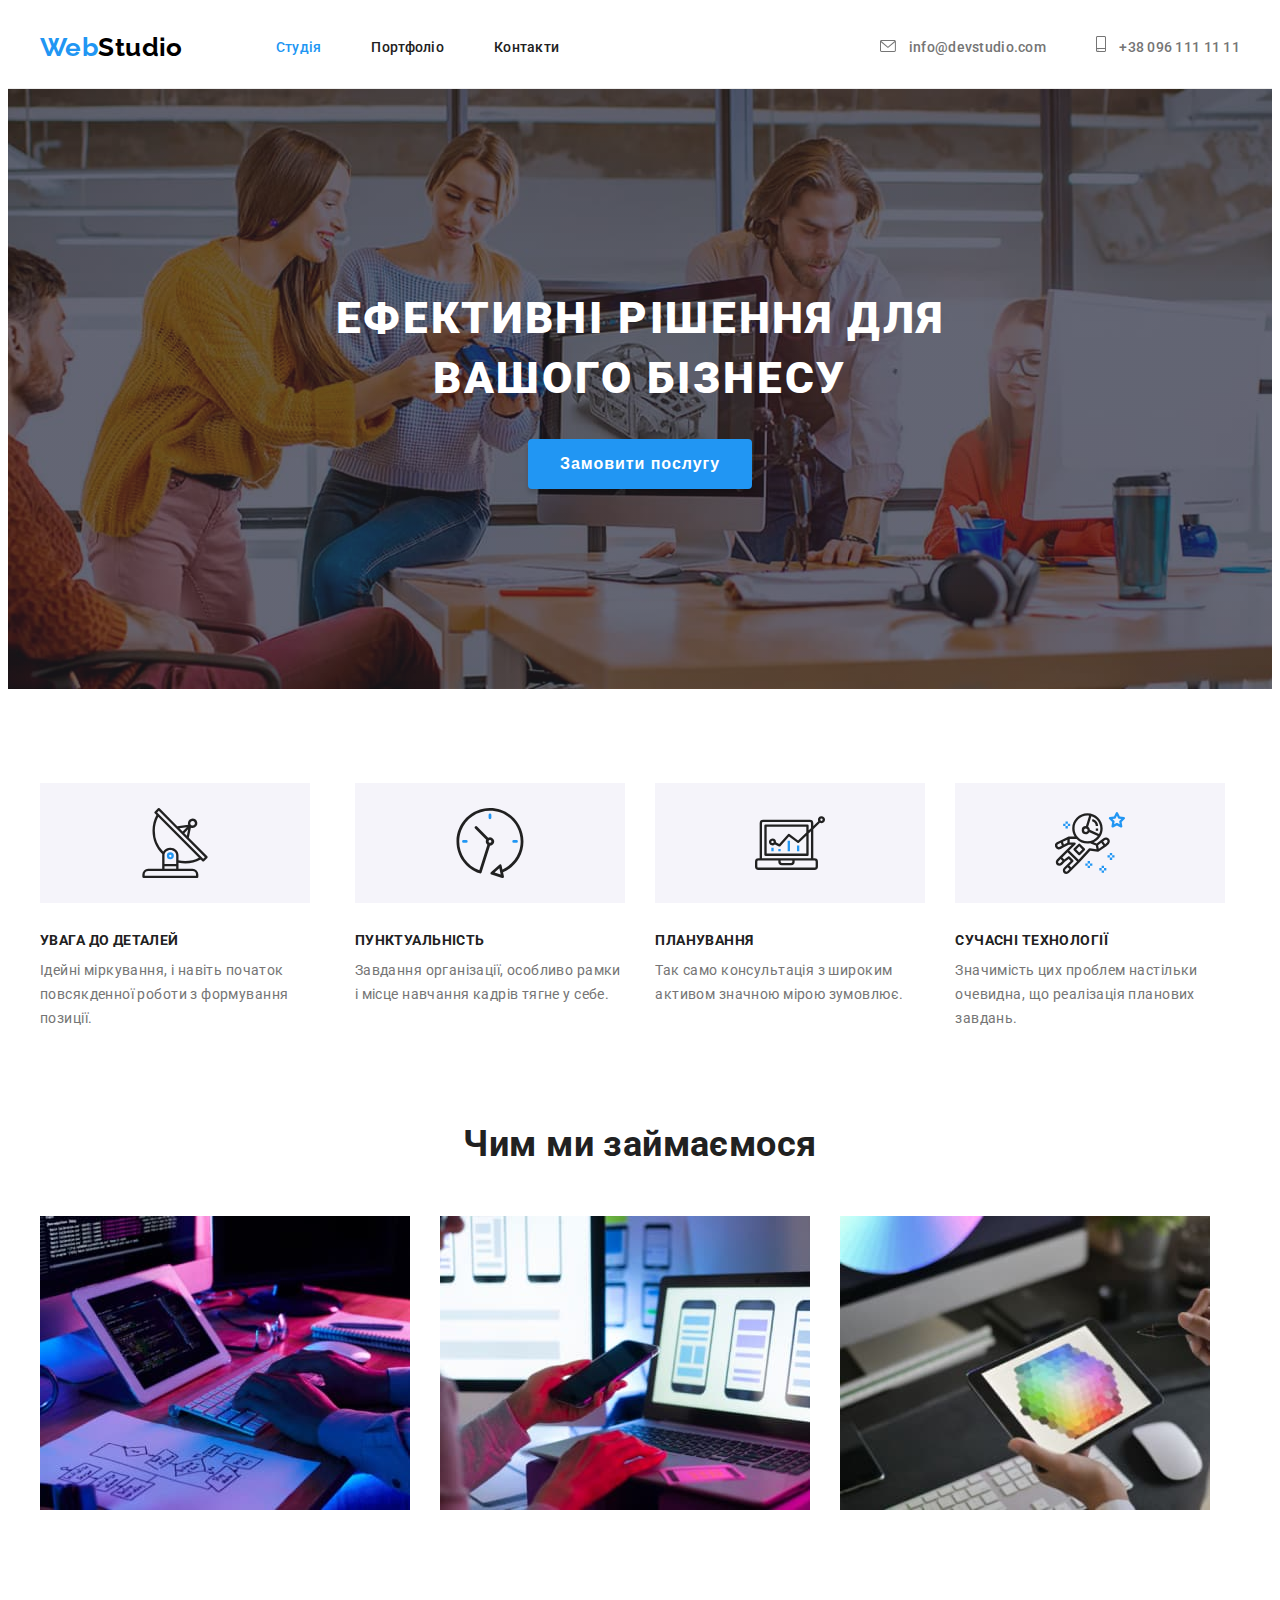
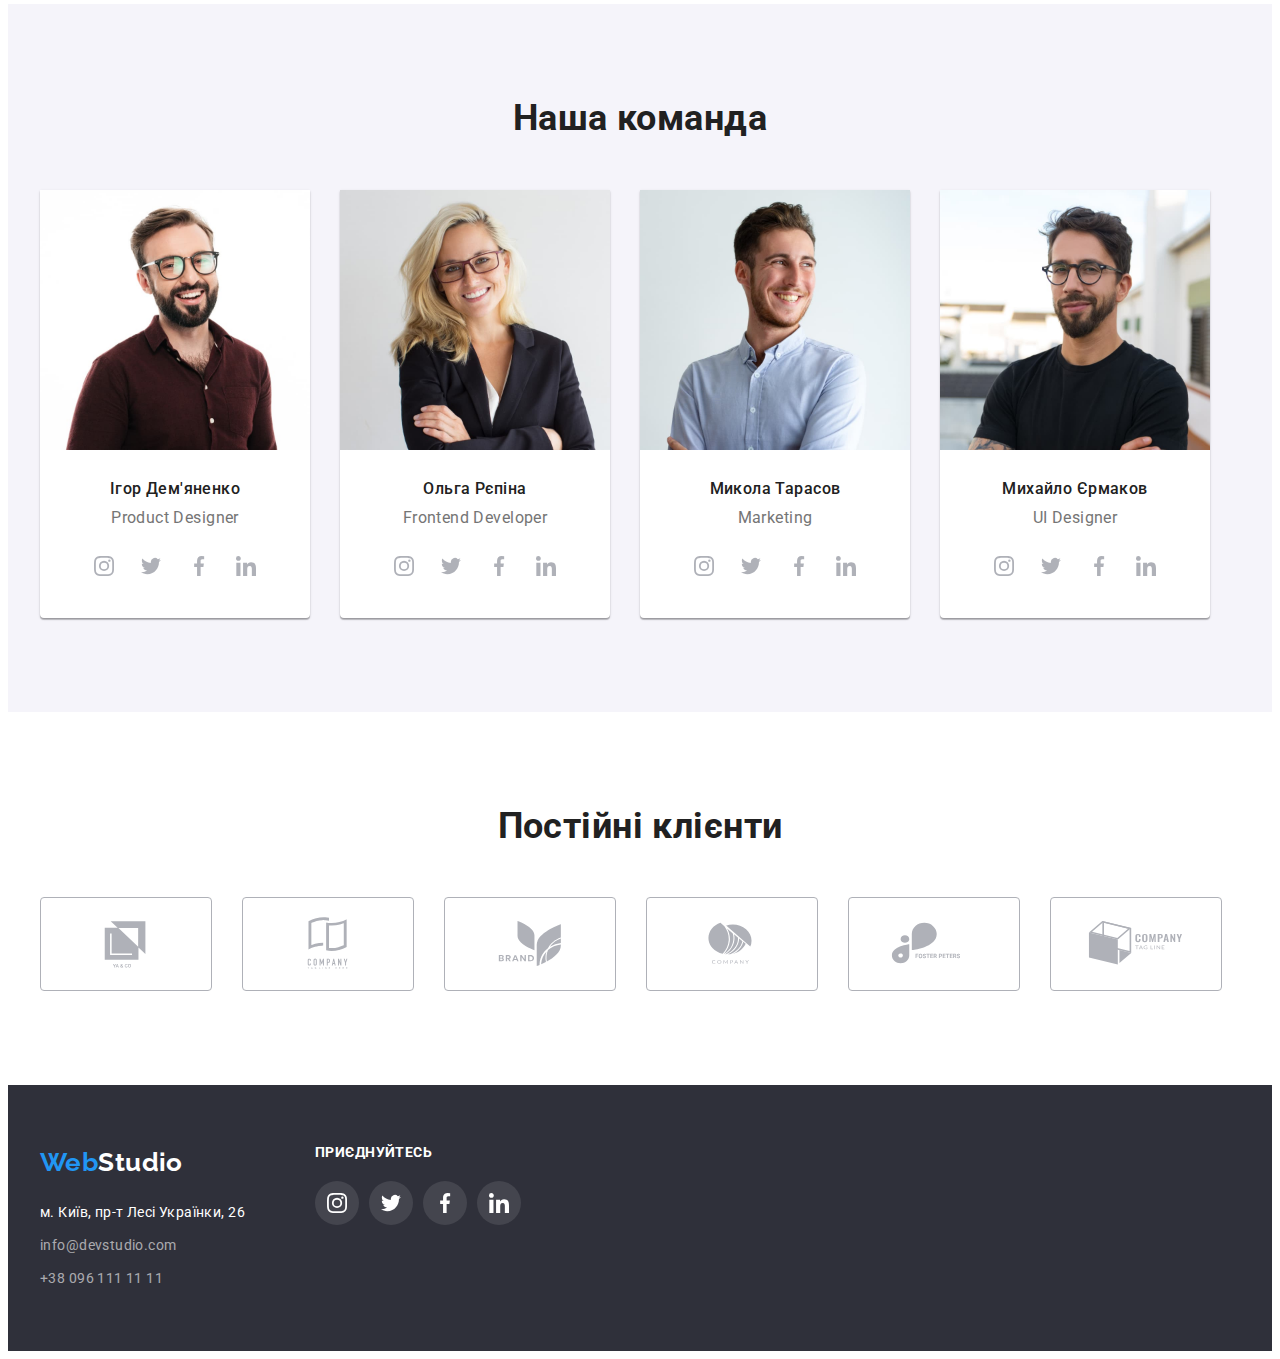
==== index.html @ e7686664 "Создал репозиторий" ====
<!DOCTYPE html>
<html lang="uk">
  <head>
    <meta charset="UTF-8" />
    <meta http-equiv="X-UA-Compatible" content="IE=edge" />
    <meta name="viewport" content="width=device-width, initial-scale=1.0" />
    <title>Студія</title>
    <link
      rel="stylesheet"
      href="https://cdnjs.cloudflare.com/ajax/libs/modern-normalize/1.1.0/modern-normalize.min.css"
      integrity="sha512-wpPYUAdjBVSE4KJnH1VR1HeZfpl1ub8YT/NKx4PuQ5NmX2tKuGu6U/JRp5y+Y8XG2tV+wKQpNHVUX03MfMFn9Q=="
      crossorigin="anonymous"
      referrerpolicy="no-referrer"
    />
    <link rel="stylesheet" href="./css/styles.css" />
    <link rel="preconnect" href="https://fonts.googleapis.com" />
    <link rel="preconnect" href="https://fonts.gstatic.com" crossorigin />
    <link
      href="https://fonts.googleapis.com/css2?family=Raleway:wght@700&family=Roboto:wght@400;500;700;900&display=swap"
      rel="stylesheet"
    />
  </head>
  <body>
    <header class="header">
      <div class="container main-nav">
        <nav class="site-nav">
          <a href="./index.html" lang="en" class="logo"><span class="logo-item">Web</span>Studio</a>
          <ul class="list link-nav">
            <li class="nav-item"><a href="./index.html" class="nav-link current">Студія</a></li>
            <li class="nav-item"><a href="./portfolio.html" class="nav-link">Портфоліо</a></li>
            <li class="nav-item"><a href="" class="nav-link">Контакти</a></li>
          </ul>
        </nav>
        <ul class="list contacts-nav">
          <li class="nav-item">
            <a href="mailto:info@devstudio.com" class="contact-link">
              <svg class="header-icon" width="16px" height="12px">
                <use href="./images/svg-icons/icons.svg#icon-mail"></use>
              </svg>
              info@devstudio.com</a
            >
          </li>
          <li class="nav-item">
            <a href="tel:+380961111111" class="contact-link">
              <svg class="header-icon" width="10px" height="16px">
                <use href="./images/svg-icons/icons.svg#icon-smartphone"></use>
              </svg>
              +38 096 111 11 11</a
            >
          </li>
        </ul>
      </div>
    </header>
    <main>
      <section class="hero section">
        <div class="container">
          <h1 class="hero-title">Ефективні рішення для вашого бізнесу</h1>
          <button type="button" class="hero-button">Замовити послугу</button>
        </div>
      </section>
      <section class="features section">
        <div class="container">
          <h2 hidden>Наші переваги</h2>
          <ul class="list features-list">
            <li class="features-item">
              <div class="features-background">
                <svg class="features-icon" width="70" height="70">
                  <use href="./images/svg-icons/icons.svg#icon-antenna-1"></use>
                </svg>
              </div>

              <h3 class="features-title">УВАГА ДО ДЕТАЛЕЙ</h3>
              <p class="features-text">
                Ідейні міркування, і навіть початок повсякденної роботи з формування позиції.
              </p>
            </li>
            <li class="features-item">
              <div class="features-background">
                <svg class="features-icon" width="70" height="70">
                  <use href="./images/svg-icons/icons.svg#icon-clock-1"></use>
                </svg>
              </div>
              <h3 class="features-title">ПУНКТУАЛЬНІСТЬ</h3>
              <p class="features-text">
                Завдання організації, особливо рамки і місце навчання кадрів тягне у себе.
              </p>
            </li>
            <li class="features-item">
              <div class="features-background">
                <svg class="features-icon" width="70" height="70">
                  <use href="./images/svg-icons/icons.svg#icon-diagram-1"></use>
                </svg>
              </div>
              <h3 class="features-title">ПЛАНУВАННЯ</h3>
              <p class="features-text">
                Так само консультація з широким активом значною мірою зумовлює.
              </p>
            </li>
            <li class="features-item">
              <div class="features-background">
                <svg class="features-icon" width="70" height="70">
                  <use href="./images/svg-icons/icons.svg#icon-astronaut-1"></use>
                </svg>
              </div>
              <h3 class="features-title">СУЧАСНІ ТЕХНОЛОГІЇ</h3>
              <p class="features-text">
                Значимість цих проблем настільки очевидна, що реалізація планових завдань.
              </p>
            </li>
          </ul>
        </div>
      </section>
      <section class="examples section">
        <div class="container">
          <h2 class="section-title">Чим ми займаємося</h2>
          <ul class="list examples-list">
            <li class="examples-item">
              <img
                class="examples-image"
                src="./images/box-1.jpg"
                alt="Розробляємо"
                width="370"
                height="294"
              />
            </li>
            <li class="examples-item">
              <img
                class="examples-image"
                src="./images/box-2.jpg"
                alt="Розробляємо"
                width="370"
                height="294"
              />
            </li>
            <li class="examples-item">
              <img
                class="examples-image"
                src="./images/box-3.jpg"
                alt="Розробляємо"
                width="370"
                height="294"
              />
            </li>
          </ul>
        </div>
      </section>

      <section class="team section">
        <div class="container">
          <h2 class="section-title">Наша команда</h2>
          <ul class="list team-list">
            <li class="team-item">
              <img
                src="./images/people/ihor.jpg"
                alt="Ігор Дем'яненко"
                width="270"
                height="260"
                class="team-image"
              />
              <div class="team-container">
                <h3 class="team-title">Ігор Дем'яненко</h3>
                <p lang="en" class="team-text">Product Designer</p>
                <ul class="team-links list">
                  <li class="team-link">
                    <a class="team-contact" href=""
                      ><svg class="team-icon" width="20" height="20">
                        <use href="./images/svg-icons/icons.svg#icon-instagram-2"></use></svg
                    ></a>
                  </li>
                  <li class="team-link">
                    <a class="team-contact" href=""
                      ><svg class="team-icon" width="20" height="20">
                        <use href="./images/svg-icons/icons.svg#icon-twitter-1"></use></svg
                    ></a>
                  </li>
                  <li class="team-link">
                    <a class="team-contact" href=""
                      ><svg class="team-icon" width="20" height="20">
                        <use href="./images/svg-icons/icons.svg#icon-facebook-1"></use></svg
                    ></a>
                  </li>
                  <li class="team-link">
                    <a class="team-contact" href=""
                      ><svg class="team-icon" width="20" height="20">
                        <use href="./images/svg-icons/icons.svg#icon-linkedin-1"></use></svg
                    ></a>
                  </li>
                </ul>
              </div>
            </li>
            <li class="team-item">
              <img
                src="./images/people/olha.jpg"
                alt="Ольга Рєпіна"
                width="270"
                height="260"
                class="team-image"
              />
              <div class="team-container">
                <h3 class="team-title">Ольга Рєпіна</h3>
                <p lang="en" class="team-text">Frontend Developer</p>
                <ul class="team-links list">
                  <li class="team-link">
                    <a class="team-contact" href=""
                      ><svg class="team-icon" width="20" height="20">
                        <use href="./images/svg-icons/icons.svg#icon-instagram-2"></use></svg
                    ></a>
                  </li>
                  <li class="team-link">
                    <a class="team-contact" href=""
                      ><svg class="team-icon" width="20" height="20">
                        <use href="./images/svg-icons/icons.svg#icon-twitter-1"></use></svg
                    ></a>
                  </li>
                  <li class="team-link">
                    <a class="team-contact" href=""
                      ><svg class="team-icon" width="20" height="20">
                        <use href="./images/svg-icons/icons.svg#icon-facebook-1"></use></svg
                    ></a>
                  </li>
                  <li class="team-link">
                    <a class="team-contact" href=""
                      ><svg class="team-icon" width="20" height="20">
                        <use href="./images/svg-icons/icons.svg#icon-linkedin-1"></use></svg
                    ></a>
                  </li>
                </ul>
              </div>
            </li>
            <li class="team-item">
              <img
                src="./images/people/mykola.jpg"
                alt="Микола Тарасов"
                width="270"
                height="260"
                class="team-image"
              />
              <div class="team-container">
                <h3 class="team-title">Микола Тарасов</h3>
                <p lang="en" class="team-text">Marketing</p>
                <ul class="team-links list">
                  <li class="team-link">
                    <a class="team-contact" href=""
                      ><svg class="team-icon" width="20" height="20">
                        <use href="./images/svg-icons/icons.svg#icon-instagram-2"></use>
                      </svg>
                    </a>
                  </li>
                  <li class="team-link">
                    <a class="team-contact" href="">
                      <svg class="team-icon" width="20" height="20">
                        <use href="./images/svg-icons/icons.svg#icon-twitter-1"></use>
                      </svg>
                    </a>
                  </li>
                  <li class="team-link">
                    <a class="team-contact" href="">
                      <svg class="team-icon" width="20" height="20">
                        <use href="./images/svg-icons/icons.svg#icon-facebook-1"></use>
                      </svg>
                    </a>
                  </li>
                  <li class="team-link">
                    <a class="team-contact" href="">
                      <svg class="team-icon" width="20" height="20">
                        <use href="./images/svg-icons/icons.svg#icon-linkedin-1"></use></svg
                    ></a>
                  </li>
                </ul>
              </div>
            </li>
            <li class="team-item">
              <img
                src="./images/people/mykhailo.jpg"
                alt="Михайло Єрмаков"
                width="270"
                height="260"
                class="team-image"
              />
              <div class="team-container">
                <h3 class="team-title">Михайло Єрмаков</h3>
                <p lang="en" class="team-text">UI Designer</p>
                <ul class="team-links list">
                  <li class="team-link">
                    <a class="team-contact" href=""
                      ><svg class="team-icon" width="20" height="20">
                        <use href="./images/svg-icons/icons.svg#icon-instagram-2"></use>
                      </svg>
                    </a>
                  </li>
                  <li class="team-link">
                    <a class="team-contact" href="">
                      <svg class="team-icon" width="20" height="20">
                        <use href="./images/svg-icons/icons.svg#icon-twitter-1"></use>
                      </svg>
                    </a>
                  </li>
                  <li class="team-link">
                    <a class="team-contact" href="">
                      <svg class="team-icon" width="20" height="20">
                        <use href="./images/svg-icons/icons.svg#icon-facebook-1"></use>
                      </svg>
                    </a>
                  </li>
                  <li class="team-link">
                    <a class="team-contact" href="">
                      <svg class="team-icon" width="20" height="20">
                        <use href="./images/svg-icons/icons.svg#icon-linkedin-1"></use></svg
                    ></a>
                  </li>
                </ul>
              </div>
            </li>
          </ul>
        </div>
      </section>
      <section class="section">
        <div class="container">
          <h2 class="section-title">Постійні клієнти</h2>
          <ul class="client-list list">
            <li class="client-item">
              <a class="client-link" href=""
                ><svg class="client-icon" width="106" height="60">
                  <use href="./images/svg-icons/icons.svg#icon-company-1"></use></svg
              ></a>
            </li>
            <li class="client-item">
              <a class="client-link" href=""
                ><svg class="client-icon" width="106" height="60">
                  <use href="./images/svg-icons/icons.svg#icon-company-2"></use></svg
              ></a>
            </li>
            <li class="client-item">
              <a class="client-link" href=""
                ><svg class="client-icon" width="106" height="60">
                  <use href="./images/svg-icons/icons.svg#icon-company-3"></use></svg
              ></a>
            </li>
            <li class="client-item">
              <a class="client-link" href=""
                ><svg class="client-icon" width="106" height="60">
                  <use href="./images/svg-icons/icons.svg#icon-company-4"></use></svg
              ></a>
            </li>
            <li class="client-item">
              <a class="client-link" href=""
                ><svg class="client-icon" width="106" height="60">
                  <use href="./images/svg-icons/icons.svg#icon-company-5"></use></svg
              ></a>
            </li>
            <li class="client-item">
              <a class="client-link" href=""
                ><svg class="client-icon" width="106" height="60">
                  <use href="./images/svg-icons/icons.svg#icon-company-6"></use></svg
              ></a>
            </li>
          </ul>
        </div>
      </section>
    </main>
    <footer>
      <div class="container footer-flex">
        <div class="footer-address">
          <a href="" lang="en" class="footer-logo"><span class="logo-item">Web</span>Studio</a>
          <address class="footer-address">
            <ul class="footer-list list">
              <li class="footer-item">
                <a
                  href="https://goo.gl/maps/CPtrU1FHBa2aNyZL9"
                  target="_blank"
                  rel="noopener noreferrer nofollow"
                  class="footer-link"
                  >м. Київ, пр-т Лесі Українки, 26</a
                >
              </li>
              <li class="footer-item">
                <a href="mailto:info@devstudio.com" class="footer-contact">info@devstudio.com</a>
              </li>
              <li class="footer-item">
                <a href="tel:+380961111111" class="footer-contact">+38 096 111 11 11</a>
              </li>
            </ul>
          </address>
        </div>
        <div class="social-link-container">
          <p class="social-link-text">Приєднуйтесь</p>
          <ul class="social-link-list list">
            <li class="social-link-item">
              <a href="" class="social-link"
                ><svg width="20" height="20">
                  <use href="./images/svg-icons/icons.svg#icon-instagram-2"></use></svg
              ></a>
            </li>
            <li class="social-link-item">
              <a href="" class="social-link"
                ><svg width="20" height="20">
                  <use href="./images/svg-icons/icons.svg#icon-twitter-1"></use></svg
              ></a>
            </li>
            <li class="social-link-item">
              <a href="" class="social-link"
                ><svg width="20" height="20">
                  <use href="./images/svg-icons/icons.svg#icon-facebook-1"></use></svg
              ></a>
            </li>
            <li class="social-link-item">
              <a href="" class="social-link"
                ><svg width="20" height="20">
                  <use href="./images/svg-icons/icons.svg#icon-linkedin-1"></use></svg
              ></a>
            </li>
          </ul>
        </div>
      </div>
    </footer>
  </body>
</html>
---- css/styles.css ----
:root {
  --primary-text-color: #212121;
  --secondary-text-color: #2196f3;
  --tertiary-text-color: #757575;
  --primary-white-color: #fff;
  --footer-contact-color: rgba(255, 255, 255, 0.6);
  --primary-background-color: #fff;
  --secondary-background-color: #2f303a;
  --tertiary-background-color: #f5f4fa;
  --work-item-border-color: #eeeeee;
  --hero-button-shadow-color: rgba(0, 0, 0, 0.15);
  --header-border-color: #ececec;
  --icon-main-color: #afb1b8;
}

body {
  font-family: 'Roboto', sans-serif;
  background-color: var(--primary-background-color);
  font-size: 14px;
  line-height: 1.71;
  letter-spacing: 0.03em;
  color: var(--primary-text-color);
}

/* Утилиты */

.list {
  list-style: none;
  margin: 0;
  padding: 0;
}

.container {
  width: 1200px;
  padding-left: 15px;
  padding-right: 15px;
  margin-left: auto;
  margin-right: auto;
  /* outline: black solid; */
}

.section-title {
  margin-top: 0px;
  margin-bottom: 50px;

  font-size: 36px;
  line-height: 1.16;
  text-align: center;
}

.section {
  padding-top: 94px;
  padding-bottom: 94px;
}

/* Logo */
.logo,
.logo-item {
  font-family: 'Raleway', sans-serif;
  font-weight: 700;
  font-size: 26px;
  line-height: 1.38;
  text-decoration: none;
}
.logo {
  color: #000;
}
.logo-item {
  color: var(--secondary-text-color);
}

/* Header border */

.header {
  border-bottom: 1px solid var(--header-border-color);
}

/* Site Nav and Contacts */

.main-nav {
  display: flex;
  align-items: center;
}

.site-nav {
  display: flex;
  align-items: center;
}

.link-nav {
  display: flex;
  margin-left: 93px;
}

.link-nav .nav-item:not(:last-child),
.contacts-nav .nav-item:not(:last-child) {
  margin-right: 50px;
}

.nav-link {
  display: block;
  padding-top: 32px;
  padding-bottom: 32px;

  text-decoration: none;
  font-weight: 500;
  line-height: 1.14;
  letter-spacing: 0.02em;
  color: var(--primary-text-color);
}

.current {
  color: var(--secondary-text-color);
}

.nav-link:hover,
.nav-link:focus {
  color: var(--secondary-text-color);
}

.contacts-nav {
  display: flex;
  margin-left: auto;
}

.contact-link {
  color: var(--tertiary-text-color);
  align-items: center;

  text-decoration: none;
  font-weight: 500;
  line-height: 1.14;
  letter-spacing: 0.02em;
}

.header-icon {
  margin-right: 10px;
  fill: currentColor;
}

.contact-link:hover,
.contact-link:focus {
  color: var(--secondary-text-color);
}

/* Hero */
.hero {
  max-width: 1600px;
  margin-left: auto;
  margin-right: auto;
  padding-top: 200px;
  padding-bottom: 200px;
  align-items: center;
  text-align: center;

  background-color: var(--secondary-background-color);
  background-image: linear-gradient(to right, rgba(47, 48, 58, 0.4), rgba(47, 48, 58, 0.4)),
    url(../images/hero-photo.jpg);
  background-position: center;
  background-repeat: no-repeat;
  background-size: cover;
}

.hero-title {
  margin-bottom: 30px;
  margin-top: 0px;
  margin-left: auto;
  margin-right: auto;
  width: 696px;

  font-weight: 900;
  font-size: 44px;
  line-height: 1.36;
  letter-spacing: 0.06em;
  text-transform: uppercase;
  color: var(--primary-white-color);
}

.hero-button {
  display: inline-block;
  min-width: 200px;
  padding: 10px 32px;

  font-weight: 700;
  font-size: 16px;
  line-height: 1.88;
  letter-spacing: 0.06em;
  color: var(--primary-white-color);

  background-color: var(--secondary-text-color);
  border: none;
  box-shadow: 0px 4px 4px var(--hero-button-shadow-color);
  border-radius: 4px;
  cursor: pointer;
}

/* Features */
/* .features {
  margin-top: 93px;
  margin-bottom: 93px;
} */

.features-list {
  display: flex;
}

.features-background {
  display: flex;
  justify-content: center;
  align-items: center;
  background-color: var(--tertiary-background-color);
  width: 270px;
  height: 120px;
  margin-bottom: 30px;
}

.features-item:not(:last-child) {
  margin-right: 30px;
}

.features-title {
  margin-top: 0px;
  margin-bottom: 10px;

  text-transform: uppercase;
  font-size: 14px;
  line-height: 1.14;
}
.features-text {
  color: var(--tertiary-text-color);
  margin-top: 0;
  margin-bottom: 0;
}
/* Examples */
.examples {
  padding-top: 0px;
}

.examples-list {
  display: flex;
}

.examples-image {
  display: block;
}

/* .examples-item{
  margin-bottom: 94px;
} */

.examples-item:not(:last-child) {
  margin-right: 30px;
}

/* Team */
.team {
  background-color: var(--tertiary-background-color);
}

.team-list {
  display: flex;
  text-align: center;
}

.team-image {
  display: block;
}

.team-item {
  /* margin-bottom: 94px; */

  background: var(--primary-background-color);
  box-shadow: 0px 1px 3px rgba(0, 0, 0, 0.12), 0px 1px 1px rgba(0, 0, 0, 0.14),
    0px 2px 1px rgba(0, 0, 0, 0.2);
  border-radius: 0px 0px 4px 4px;
}

.team-item:not(:last-child) {
  margin-right: 30px;
}

.team-container {
  padding-top: 30px;
  padding-bottom: 30px;
}

.team-contact {
  display: flex;
  justify-content: center;
  align-items: center;
  gap: 10px;
  fill: var(--icon-main-color);
  background-color: var(--primary-background-color);
  width: 44px;
  height: 44px;
  border-radius: 50%;
}

.team-contact:hover,
.tean-contact:focus {
  fill: var(--primary-background-color);
  background-color: var(--secondary-text-color);
}

.team-link {
  display: inline-flex;
  justify-content: center;
  align-items: center;
}

.team-title {
  margin-bottom: 10px;
  margin-top: 0px;

  font-weight: 500;
  font-size: 16px;
  line-height: 1.18;
  color: var(--primary-text-color);
}
.team-text {
  margin-top: 0;
  margin-bottom: 16px;

  font-size: 16px;
  line-height: 1.18;
  color: var(--tertiary-text-color);
}

/* Clients */
.client-list{
  display: flex;
  gap: 30px;
}

.client-link{
  display: flex;
  justify-content: center;
  align-items: center;
  width: 170px;
  height: 92px;
  border: 1px solid var(--icon-main-color);
  border-radius: 4px;
  fill: var(--icon-main-color);
}

.client-link:hover,.client-link:focus{
  fill: var(--secondary-text-color);
  border: 1px solid var(--secondary-text-color);
}


/* Footer */
footer {
  padding-top: 60px;
  padding-bottom: 60px;
  background-color: var(--secondary-background-color);
}

.footer-flex{
  display: flex;
}

.footer-logo {
  display: block;
  margin-bottom: 20px;
  

  font-family: 'Raleway', sans-serif;
  font-weight: 700;
  font-size: 26px;
  line-height: 1.2;
  color: var(--primary-white-color);
  text-decoration: none;
}


.footer-address{
  display: flex;
  flex-direction: column;
  align-self: baseline;
}



.footer-link,
.footer-contact {
  text-decoration: none;
  color: var(--primary-white-color);
  font-style: normal;
}

.footer-item:not(:last-child) {
  display: block;
  margin-bottom: 9px;
}

.footer-contact {
  color: var(--footer-contact-color);
  font-style: normal;
}


.social-link-container{
  display: flex;
  flex-direction: column;
  margin-left: 70px;
}

.social-link-list{
  display: flex;
  justify-content: center;
  align-items: center;
}

.social-link-item:not(:last-child){
margin-right: 10px;
}

.social-link{
  display: flex;
  align-items: center;
  justify-content: center;
  width: 44px;
  height: 44px;
  fill: var(--primary-background-color);
  background-color: rgba(255, 255, 255, 0.1);
  border-radius: 50%;
}

.social-link:hover,
.social-link:focus{
  fill: var(--primary-white-color);
  background-color: var(--secondary-text-color);
}

.social-link-text{
  margin: 0;
  margin-bottom:20px;
  
  
  font-style: normal;
  font-weight: 700;
  font-size: 14px;
  text-transform: uppercase;
  line-height: 1.14;
  color: var(--primary-white-color);
}

/* Portfolio */
/* .portfolio{
  margin-top: 94px;
  margin-bottom: 94px;
} */

.portfolio-list {
  display: flex;
  justify-content: center;

  margin-bottom: 50px;
}

.categories-button {
  display: inline-block;
  min-width: 73px;
  padding-top: 6px;
  padding-bottom: 6px;
  padding-left: 25px;
  padding-right: 25px;

  font-weight: 500;
  font-size: 16px;
  line-height: 1.62;
  text-align: center;
  color: var(--primary-text-color);
  background-color: var(--tertiary-background-color);
  border-radius: 4px;
  border: none;
  cursor: pointer;
}

.portfolio-item:not(:last-child) {
  margin-right: 8px;
}

.categories-button:hover,
.categories-button:focus {
  color: var(--primary-white-color);
  background-color: var(--secondary-text-color);
  filter: drop-shadow(0px 4px 4px rgba(0, 0, 0, 0.25));
}
/* examples */

.work-list {
  display: flex;
  flex-wrap: wrap;
  /* margin: -15px; */
}

.work-item {
  background: var(--primary-background-color);
  border: 1px solid var(--work-item-border-color);
  border-top: none;
  width: 370px;
  margin-right: 30px;
  margin-bottom: 30px;
}

.work-item:hover {
  box-shadow: 0px 1px 1px rgba(0, 0, 0, 0.12), 0px 4px 4px rgba(0, 0, 0, 0.06),
    1px 4px 6px rgba(0, 0, 0, 0.16);
}

.work-item:nth-child(3n) {
  margin-right: 0;
}

.work-item:nth-last-child(-n + 3) {
  margin-bottom: 0;
}

.work-title {
  font-size: 18px;
  line-height: 2;
  letter-spacing: 0.06em;

  margin-top: 0px;
  margin-bottom: 4px;
}

.work-text {
  color: var(--tertiary-text-color);
  font-size: 16px;
  line-height: 1.88;

  margin-bottom: 0px;
  margin-top: 0px;
}

.work-image {
  display: block;
}

.work-container {
  padding-left: 24px;
  padding-right: 24px;
  padding-top: 20px;
  padding-bottom: 20px;
}
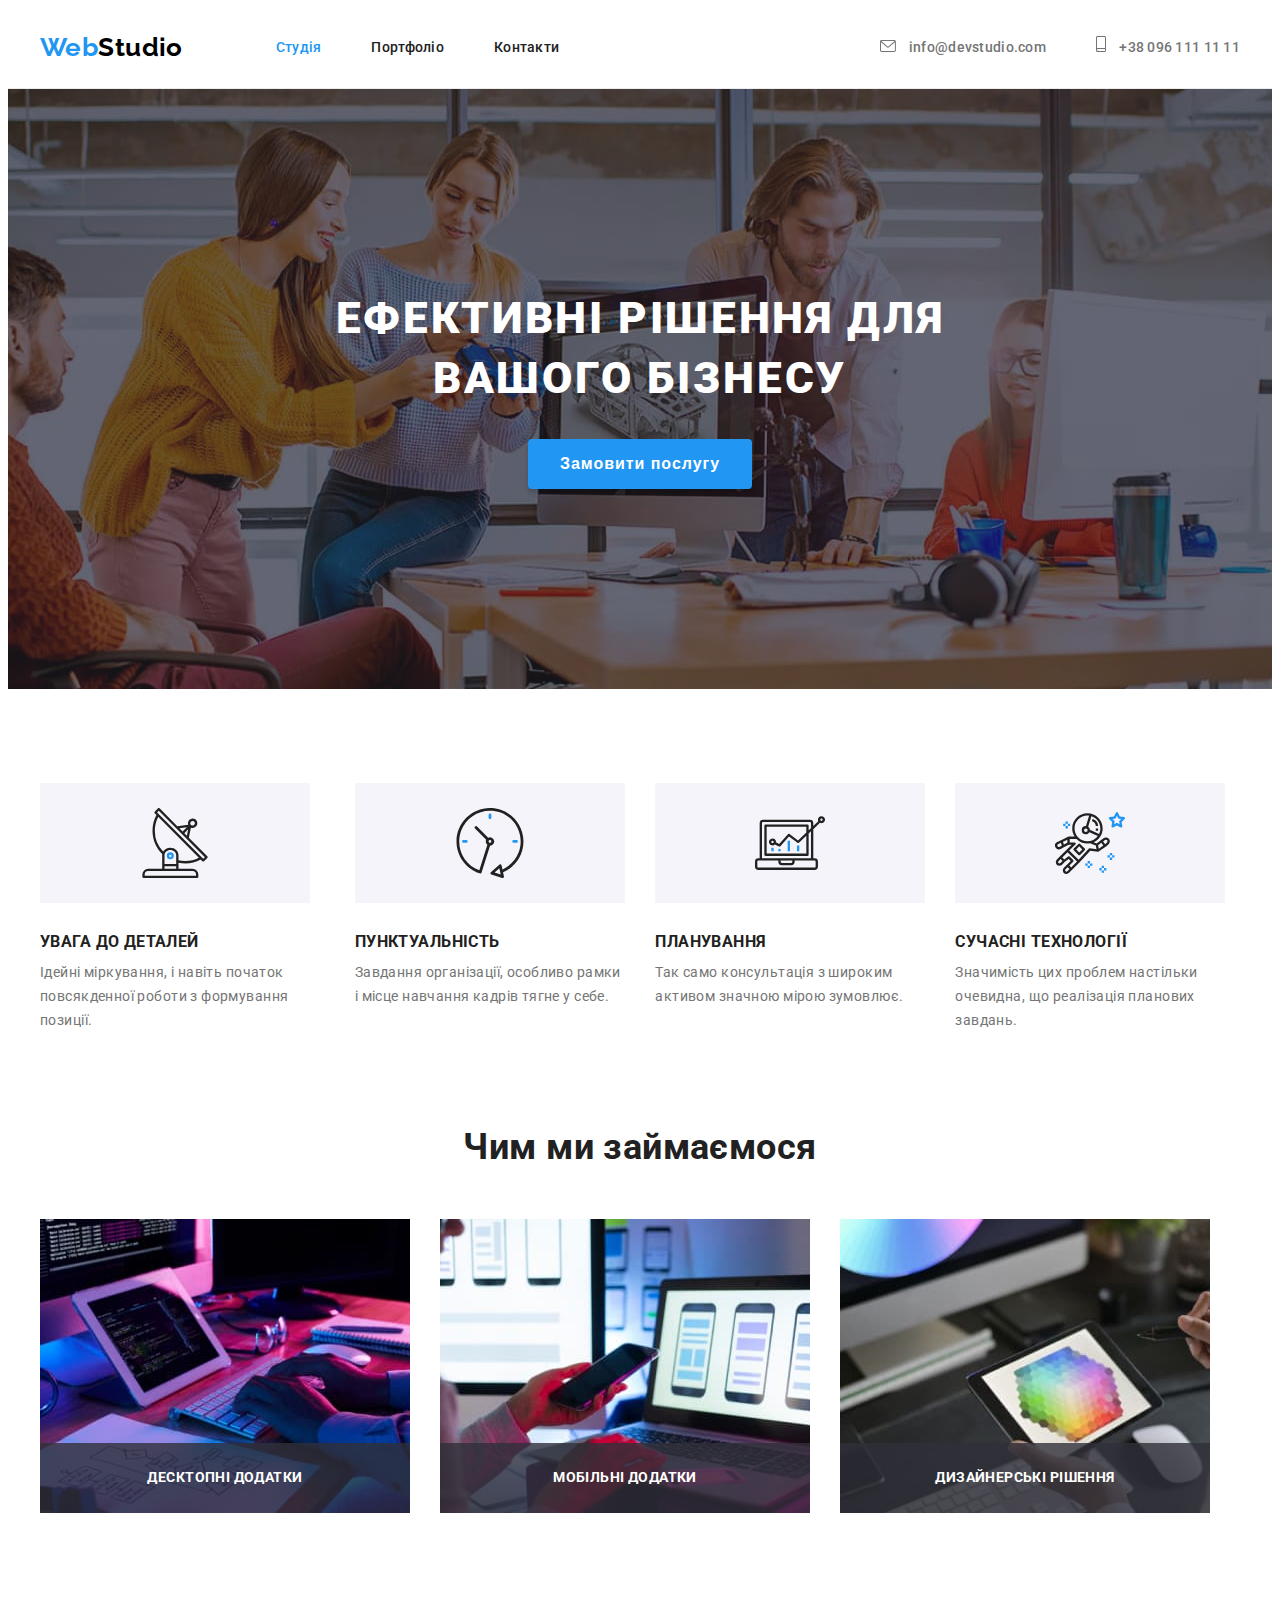
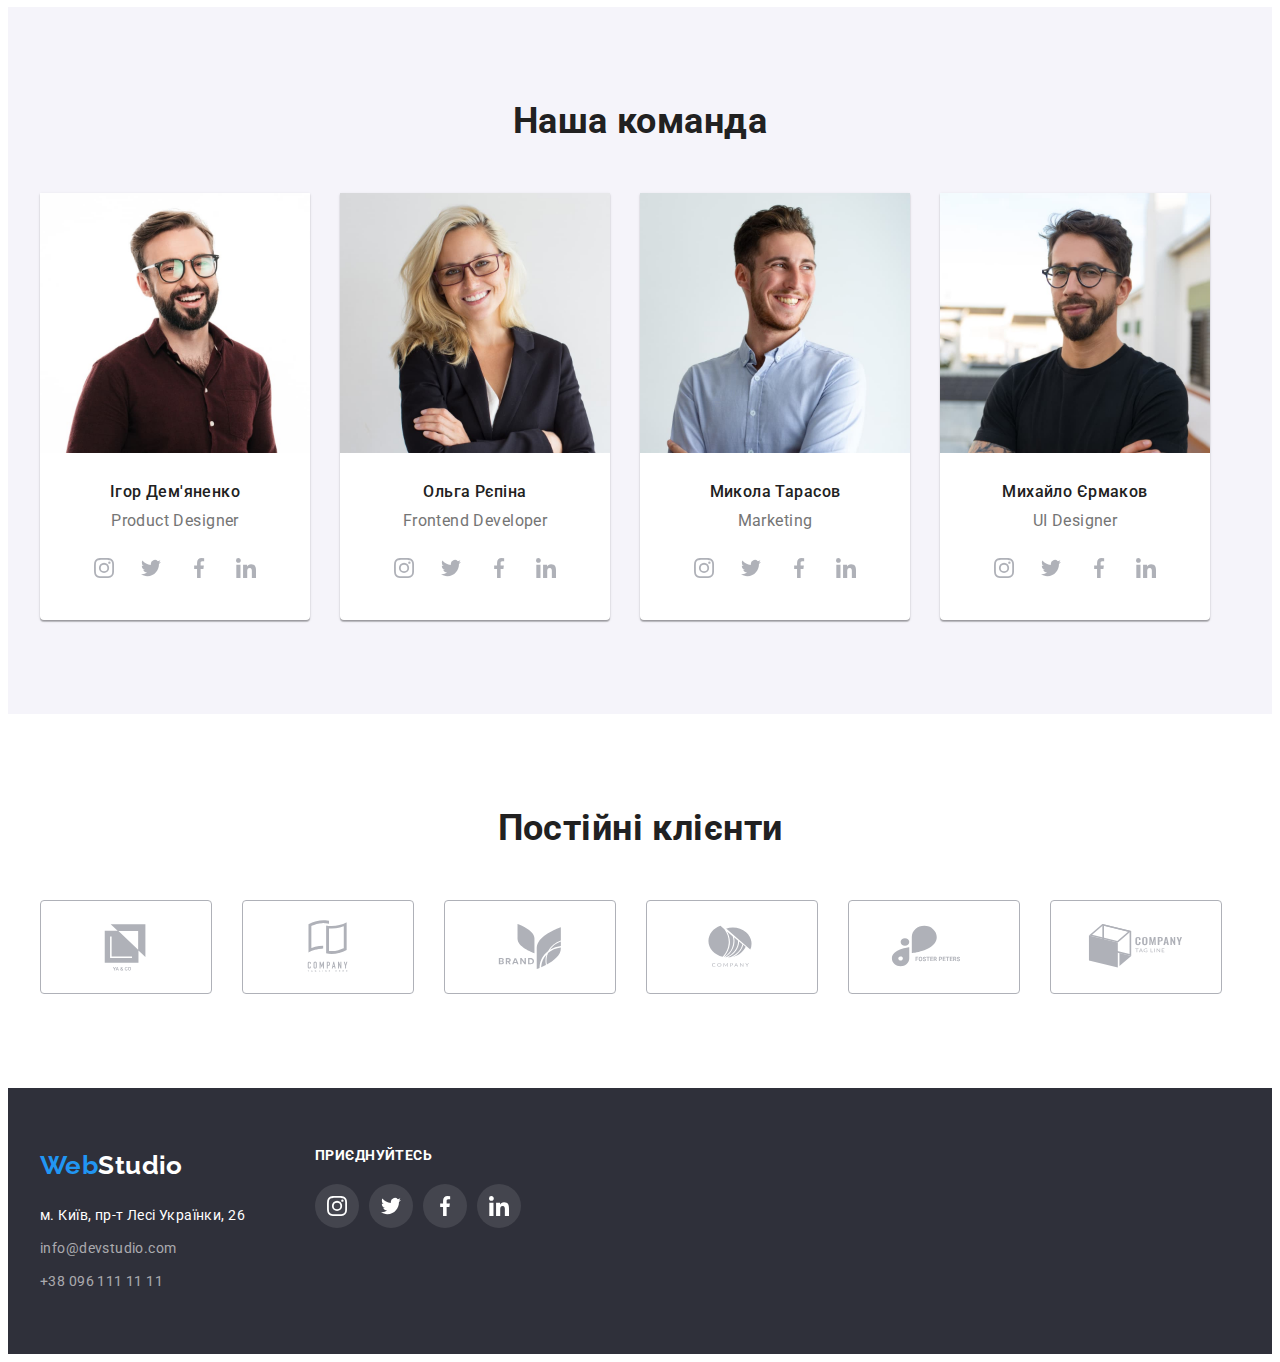
==== commit 9211ff47: "Надписи на картинках в Студии" ====
--- a/index.html
+++ b/index.html
@@ -122,6 +122,7 @@
                 width="370"
                 height="294"
               />
+              <p class="examples-text">Десктопні додатки</p>
             </li>
             <li class="examples-item">
               <img
@@ -131,6 +132,7 @@
                 width="370"
                 height="294"
               />
+              <p class="examples-text">Мобільні додатки</p>
             </li>
             <li class="examples-item">
               <img
@@ -140,6 +142,7 @@
                 width="370"
                 height="294"
               />
+              <p class="examples-text">Дизайнерські рішення</p>
             </li>
           </ul>
         </div>
--- a/css/styles.css
+++ b/css/styles.css
@@ -223,7 +223,7 @@
   margin-bottom: 10px;
 
   text-transform: uppercase;
-  font-size: 14px;
+  
   line-height: 1.14;
 }
 .features-text {
@@ -244,9 +244,25 @@
   display: block;
 }
 
-/* .examples-item{
-  margin-bottom: 94px;
-} */
+.examples-text{
+  width: 100%;
+  position: absolute;
+  bottom: 0;
+  left: 0;
+  padding: 27px 0px;
+  margin: 0;
+  font-weight: 700;
+    
+  line-height: 1.14;
+  text-align: center;
+  text-transform: uppercase;
+  color: var(--primary-white-color);
+  background-color: rgba(47, 48, 58, 0.8);
+}
+
+.examples-item{
+  position: relative;
+}
 
 .examples-item:not(:last-child) {
   margin-right: 30px;
@@ -440,7 +456,7 @@
   
   font-style: normal;
   font-weight: 700;
-  font-size: 14px;
+  
   text-transform: uppercase;
   line-height: 1.14;
   color: var(--primary-white-color);
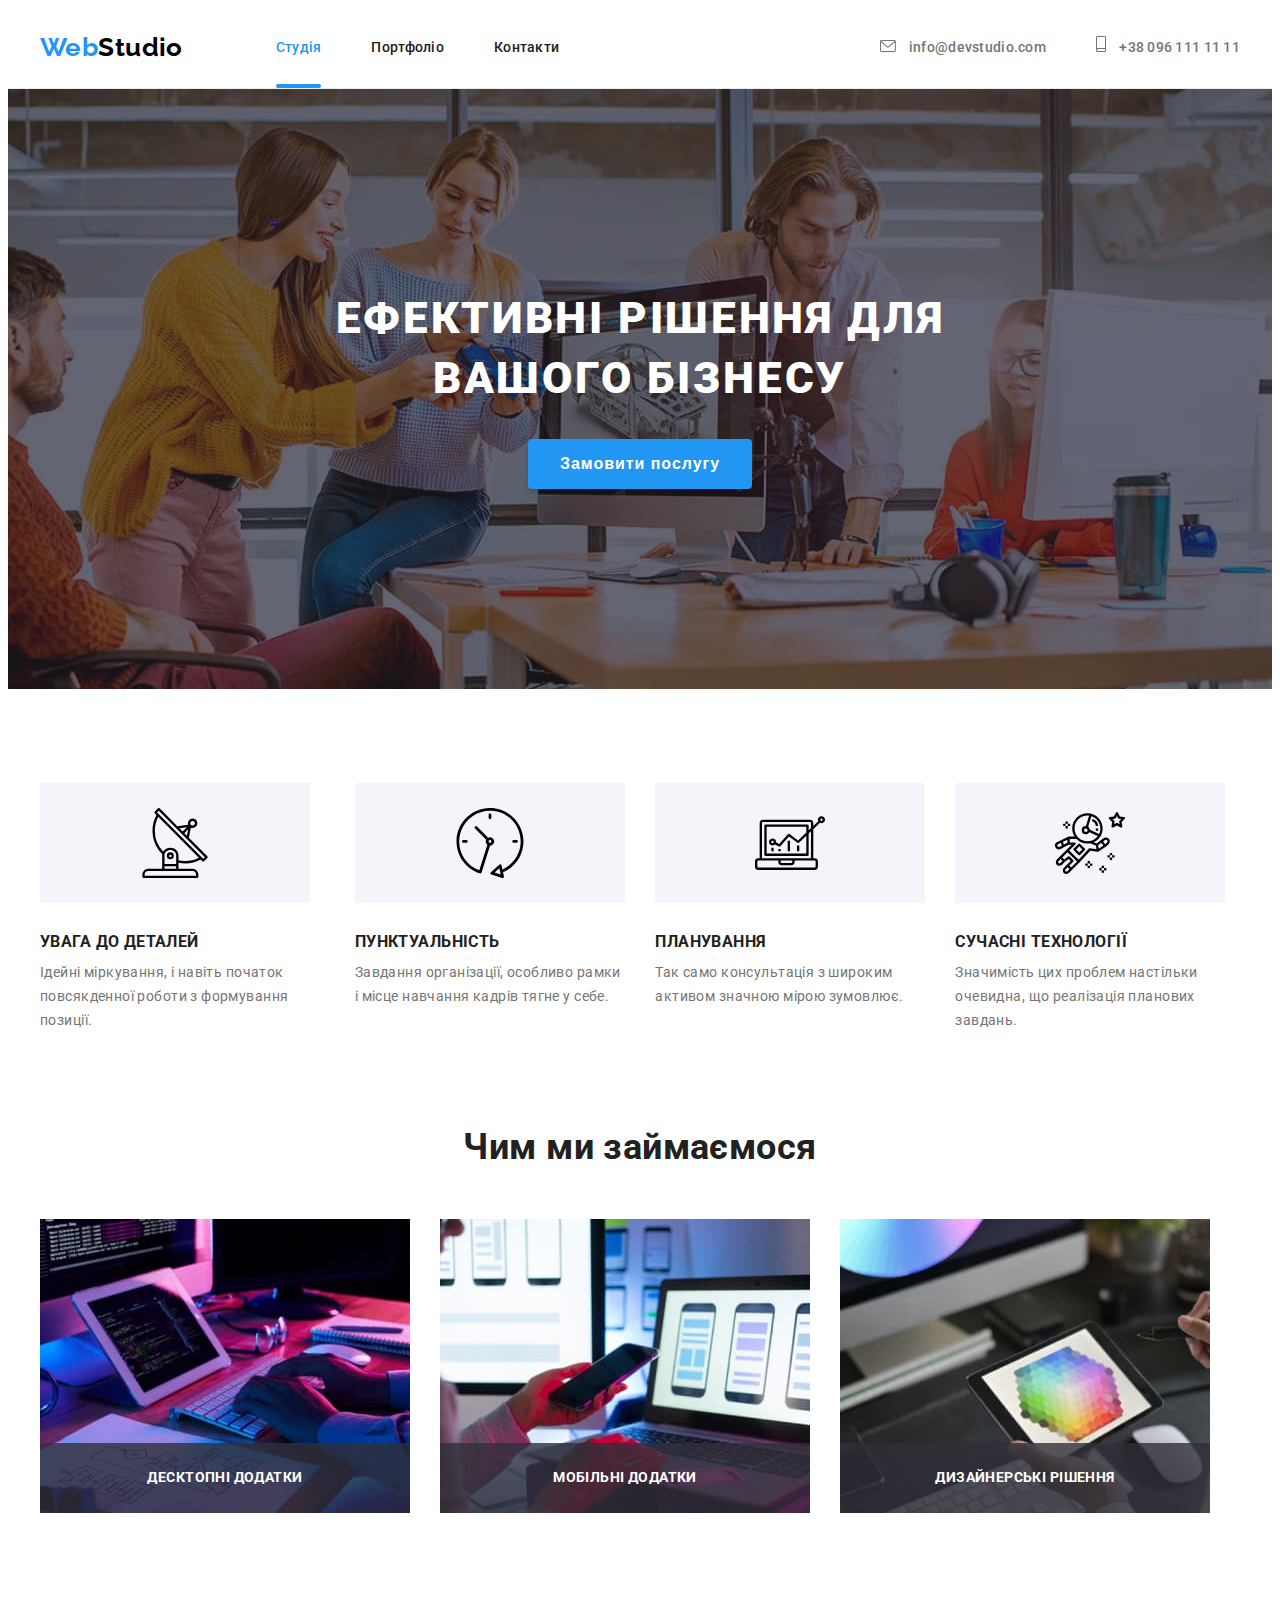
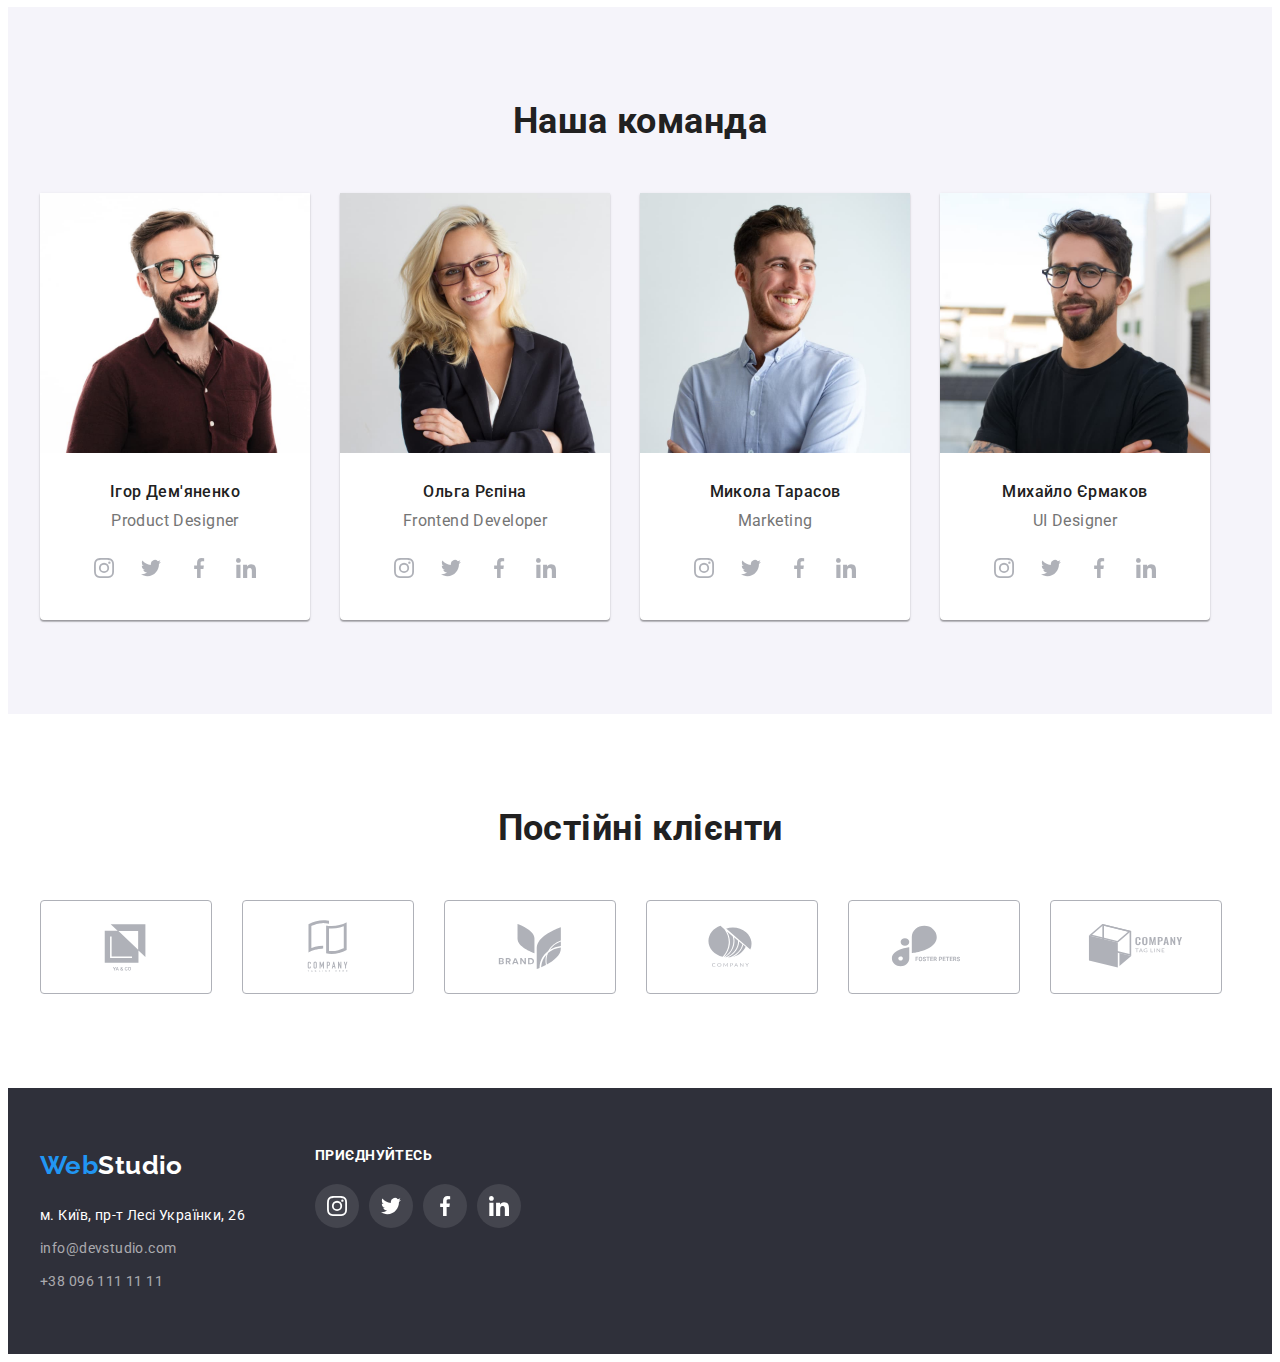
==== commit 2c16b87d: "Закончил анимации, подправил под ТЗ" ====
--- a/index.html
+++ b/index.html
@@ -55,7 +55,16 @@
       <section class="hero section">
         <div class="container">
           <h1 class="hero-title">Ефективні рішення для вашого бізнесу</h1>
-          <button type="button" class="hero-button">Замовити послугу</button>
+          <button type="button" class="hero-button" data-modal-open>Замовити послугу</button>
+        </div>
+        <div class="modal-backdrop is-hidden" data-modal>
+          <div class="modal">
+            <button class="modal-close" data-modal-close>
+              <svg width="18" height="18">
+                <use href="./images/svg-icons/icons.svg#icon-close-1"></use>
+              </svg>
+            </button>
+          </div>
         </div>
       </section>
       <section class="features section">
@@ -416,5 +425,6 @@
         </div>
       </div>
     </footer>
+    <script src="./js/modal.js"></script>
   </body>
 </html>
--- a/css/styles.css
+++ b/css/styles.css
@@ -11,6 +11,7 @@
   --hero-button-shadow-color: rgba(0, 0, 0, 0.15);
   --header-border-color: #ececec;
   --icon-main-color: #afb1b8;
+  --main-animation: cubic-bezier(0.4, 0, 0.2, 1);
 }
 
 body {
@@ -102,15 +103,30 @@
   padding-top: 32px;
   padding-bottom: 32px;
 
+  position: relative;
+
   text-decoration: none;
   font-weight: 500;
   line-height: 1.14;
   letter-spacing: 0.02em;
   color: var(--primary-text-color);
+  transition: color 250ms var(--main-animation);
 }
 
 .current {
   color: var(--secondary-text-color);
+}
+
+.nav-link.current::after {
+  content: '';
+  position: absolute;
+  bottom: 0;
+  left: 0;
+  width: 100%;
+  height: 4px;
+
+  background: var(--secondary-text-color);
+  border-radius: 2px;
 }
 
 .nav-link:hover,
@@ -131,6 +147,8 @@
   font-weight: 500;
   line-height: 1.14;
   letter-spacing: 0.02em;
+
+  transition: color 250ms var(--main-animation);
 }
 
 .header-icon {
@@ -194,6 +212,60 @@
   cursor: pointer;
 }
 
+/* Modal */
+.modal-backdrop {
+  position: fixed;
+  top: 0;
+  left: 0;
+  z-index: 1;
+
+  width: 100%;
+  height: 100%;
+
+  background-color: rgba(0, 0, 0, 0.2);
+  transition: visibility 250ms var(--main-animation), opacity 250ms var(--main-animation);
+}
+
+.modal-backdrop.is-hidden {
+  opacity: 0;
+  pointer-events: none;
+  visibility: hidden;
+}
+
+.modal-backdrop.is-hidden .modal {
+  transform: translate(-50%, -50%) scale(1.1);
+}
+
+.modal {
+  position: absolute;
+  top: 50%;
+  left: 50%;
+  transform: translate(-50%, -50%) scale(1);
+
+  display: flex;
+  width: 528px;
+  height: 581px;
+  border-radius: 4px;
+  justify-content: flex-end;
+
+  background-color: #fff;
+  transition: transform 250ms var(--main-animation);
+}
+
+.modal-close {
+  display: flex;
+  align-items: center;
+  justify-content: center;
+  margin-top: 8px;
+  margin-right: 8px;
+  width: 30px;
+  height: 30px;
+
+  border: 1px solid rgba(0, 0, 0, 0.1);
+  border-radius: 50%;
+  background-color: transparent;
+}
+
 /* Features */
 /* .features {
   margin-top: 93px;
@@ -223,7 +295,7 @@
   margin-bottom: 10px;
 
   text-transform: uppercase;
-  
+
   line-height: 1.14;
 }
 .features-text {
@@ -244,15 +316,16 @@
   display: block;
 }
 
-.examples-text{
-  width: 100%;
+.examples-text {
   position: absolute;
   bottom: 0;
   left: 0;
+
+  width: 100%;
   padding: 27px 0px;
   margin: 0;
+
   font-weight: 700;
-    
   line-height: 1.14;
   text-align: center;
   text-transform: uppercase;
@@ -260,7 +333,7 @@
   background-color: rgba(47, 48, 58, 0.8);
 }
 
-.examples-item{
+.examples-item {
   position: relative;
 }
 
@@ -305,15 +378,18 @@
   justify-content: center;
   align-items: center;
   gap: 10px;
-  fill: var(--icon-main-color);
-  background-color: var(--primary-background-color);
+
   width: 44px;
   height: 44px;
   border-radius: 50%;
+
+  fill: var(--icon-main-color);
+  background-color: var(--primary-background-color);
+  transition: fill 250ms var(--main-animation), background-color 250ms var(--main-animation);
 }
 
 .team-contact:hover,
-.tean-contact:focus {
+.team-contact:focus {
   fill: var(--primary-background-color);
   background-color: var(--secondary-text-color);
 }
@@ -343,12 +419,12 @@
 }
 
 /* Clients */
-.client-list{
+.client-list {
   display: flex;
   gap: 30px;
 }
 
-.client-link{
+.client-link {
   display: flex;
   justify-content: center;
   align-items: center;
@@ -357,13 +433,15 @@
   border: 1px solid var(--icon-main-color);
   border-radius: 4px;
   fill: var(--icon-main-color);
-}
-
-.client-link:hover,.client-link:focus{
+
+  transition: fill 250ms var(--main-animation), border 250ms var(--main-animation);
+}
+
+.client-link:hover,
+.client-link:focus {
   fill: var(--secondary-text-color);
   border: 1px solid var(--secondary-text-color);
 }
-
 
 /* Footer */
 footer {
@@ -372,14 +450,13 @@
   background-color: var(--secondary-background-color);
 }
 
-.footer-flex{
+.footer-flex {
   display: flex;
 }
 
 .footer-logo {
   display: block;
   margin-bottom: 20px;
-  
 
   font-family: 'Raleway', sans-serif;
   font-weight: 700;
@@ -389,20 +466,19 @@
   text-decoration: none;
 }
 
-
-.footer-address{
+.footer-address {
   display: flex;
   flex-direction: column;
   align-self: baseline;
 }
-
-
 
 .footer-link,
 .footer-contact {
   text-decoration: none;
   color: var(--primary-white-color);
   font-style: normal;
+
+  transition: color 250ms var(--main-animation);
 }
 
 .footer-item:not(:last-child) {
@@ -415,48 +491,53 @@
   font-style: normal;
 }
 
-
-.social-link-container{
+.footer-contact:hover,
+.footer-contact:focus {
+  color: var(--secondary-text-color);
+}
+
+.social-link-container {
   display: flex;
   flex-direction: column;
   margin-left: 70px;
 }
 
-.social-link-list{
-  display: flex;
-  justify-content: center;
-  align-items: center;
-}
-
-.social-link-item:not(:last-child){
-margin-right: 10px;
-}
-
-.social-link{
+.social-link-list {
+  display: flex;
+  justify-content: center;
+  align-items: center;
+}
+
+.social-link-item:not(:last-child) {
+  margin-right: 10px;
+}
+
+.social-link {
   display: flex;
   align-items: center;
   justify-content: center;
   width: 44px;
   height: 44px;
+
   fill: var(--primary-background-color);
   background-color: rgba(255, 255, 255, 0.1);
   border-radius: 50%;
+  transition: fill 250ms var(--main-animation), background-color 250ms var(--main-animation);
 }
 
 .social-link:hover,
-.social-link:focus{
+.social-link:focus {
   fill: var(--primary-white-color);
   background-color: var(--secondary-text-color);
 }
 
-.social-link-text{
+.social-link-text {
   margin: 0;
-  margin-bottom:20px;
-  
-  
+  margin-bottom: 20px;
+
   font-style: normal;
   font-weight: 700;
-  
+
   text-transform: uppercase;
   line-height: 1.14;
   color: var(--primary-white-color);
@@ -492,6 +573,8 @@
   border-radius: 4px;
   border: none;
   cursor: pointer;
+  transition: color 250ms var(--main-animation), background-color 250ms var(--main-animation),
+    filter 250ms var(--main-animation);
 }
 
 .portfolio-item:not(:last-child) {
@@ -512,10 +595,38 @@
   /* margin: -15px; */
 }
 
+.description-container {
+  position: relative;
+  overflow: hidden;
+}
+
+.description-text {
+  position: absolute;
+  bottom: 0;
+  left: 0;
+  transform: translateY(100%);
+
+  width: 100%;
+  height: 100%;
+  padding: 63px 24px;
+  margin: 0;
+
+  opacity: 0;
+  color: var(--primary-white-color);
+  font-size: 18px;
+  line-height: 1.56;
+  transition: opacity 250ms var(--main-animation), background-color 250ms var(--main-animation),
+    box-shadow 250ms var(--main-animation), transform 250ms var(--main-animation);
+}
+
+.work-item:hover .description-text {
+  opacity: 1;
+  background-color: rgba(33, 150, 243, 0.9);
+  transform: translateY(0%);
+}
+
 .work-item {
   background: var(--primary-background-color);
-  border: 1px solid var(--work-item-border-color);
-  border-top: none;
   width: 370px;
   margin-right: 30px;
   margin-bottom: 30px;
@@ -561,4 +672,7 @@
   padding-right: 24px;
   padding-top: 20px;
   padding-bottom: 20px;
-}
+
+  border: 1px solid var(--work-item-border-color);
+  border-top: none;
+}
